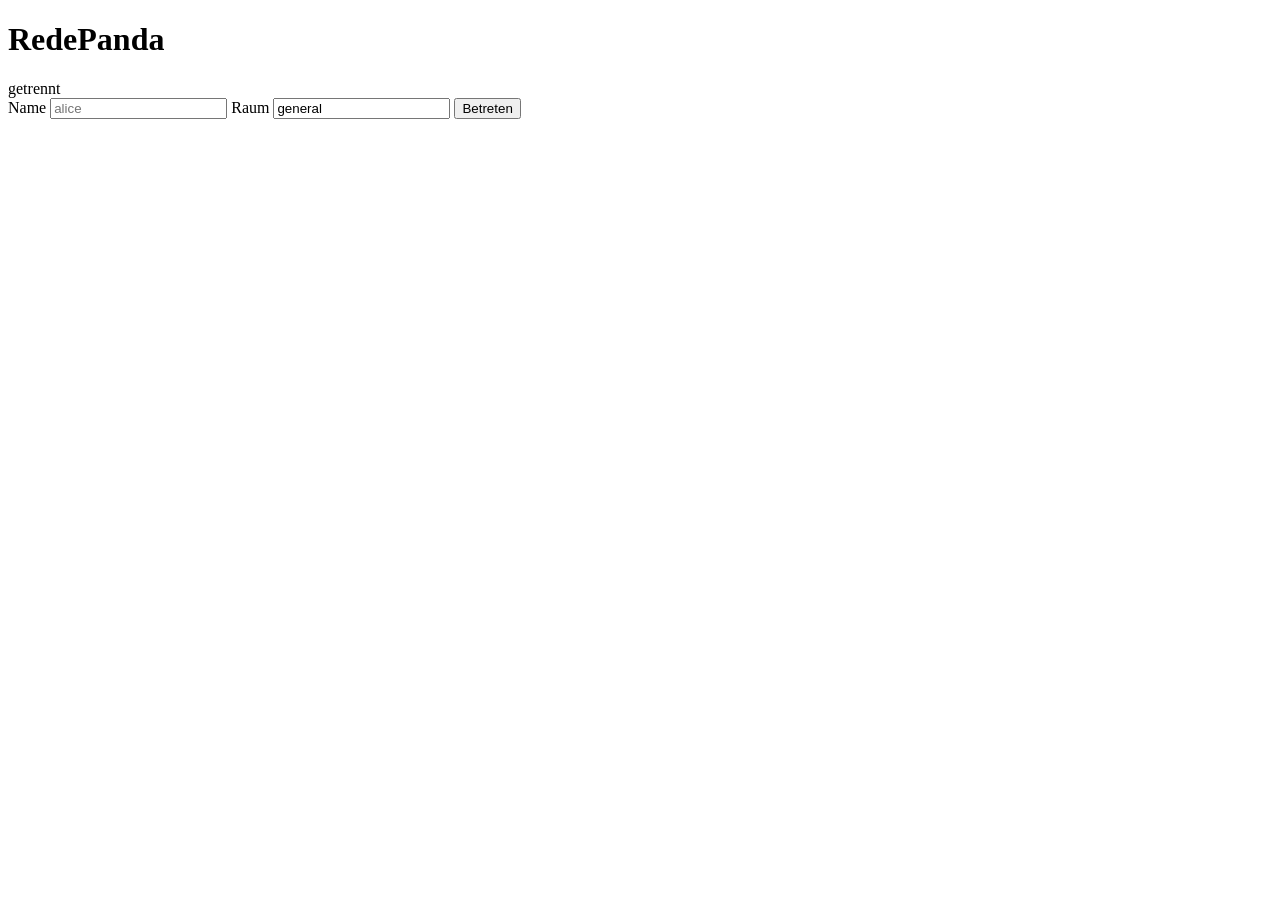
==== src/RedePanda.Frontend/wwwroot/index.html @ b1baf416 "feat: add ASP.NET Core backend with SSE, Kafka and OpenTelemetry The backend produces to and consume" ====
<!doctype html>
<html lang="de">
<head>
    <meta charset="utf-8">
    <meta name="viewport" content="width=device-width, initial-scale=1">
    <title>RedePanda</title>
    <link rel="stylesheet" href="style.css">
</head>
<body>
<header>
    <h1>RedePanda</h1>
    <span id="status" class="status status--offline" role="status" aria-live="polite">getrennt</span>
</header>

<form id="join" class="panel">
    <label>
        Name
        <input id="nickname" name="nickname" maxlength="32" required autocomplete="nickname" placeholder="alice">
    </label>
    <label>
        Raum
        <input id="room" name="room" maxlength="64" required value="general">
    </label>
    <button type="submit">Betreten</button>
</form>

<main hidden id="chat">
    <p class="room-label">Raum <strong id="current-room"></strong></p>
    <ul id="messages" aria-live="polite"></ul>

    <form id="send">
        <input id="text" name="text" maxlength="500" required autocomplete="off"
               placeholder="Nachricht schreiben…">
        <button type="submit">Senden</button>
    </form>
    <p id="error" class="error" role="alert" hidden></p>
    <button type="button" id="leave" class="link">Raum verlassen</button>
</main>

<script src="app.js"></script>
</body>
</html>
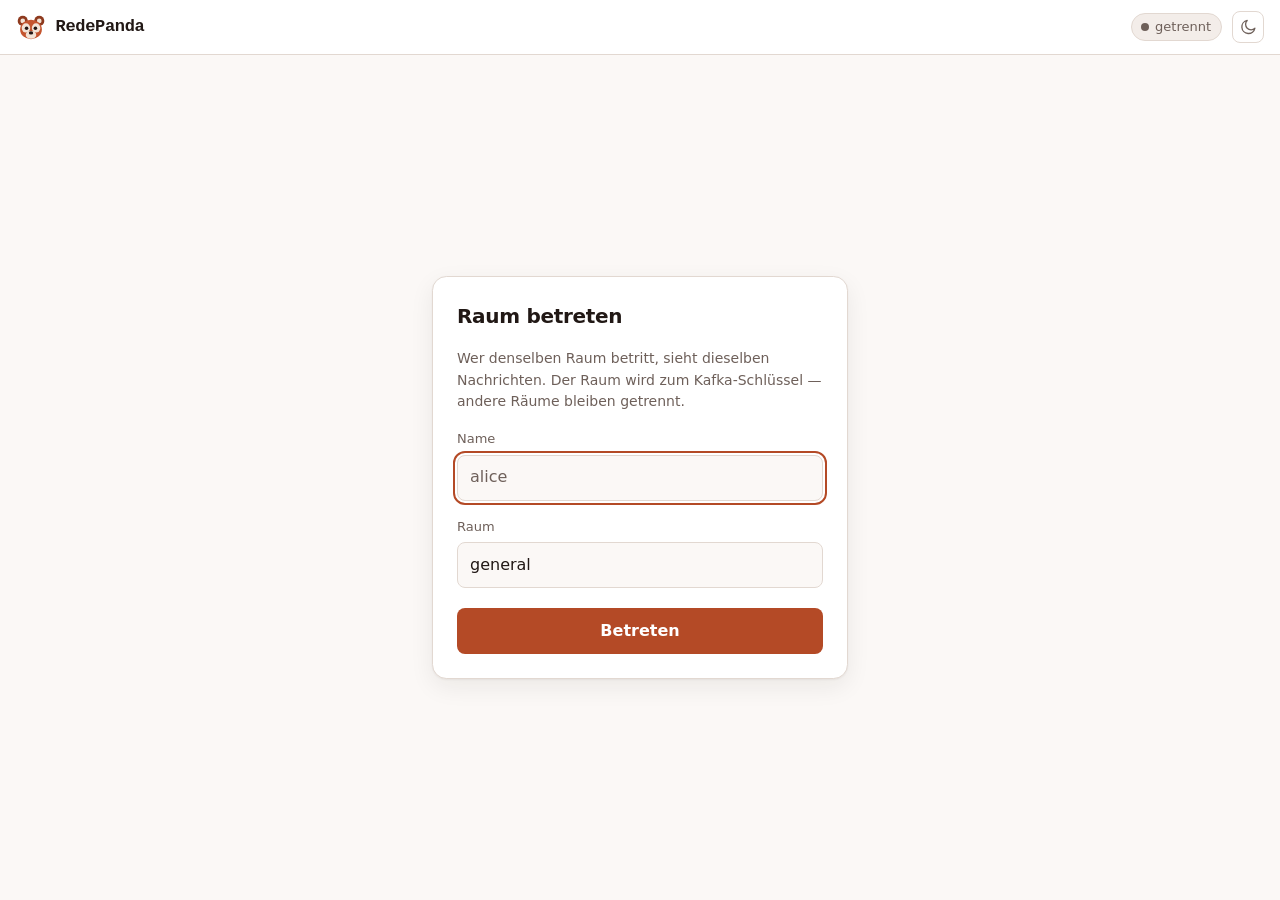
==== commit 103b98ba: "feat(frontend): rebuild the chat UI as a responsive app shell The frontend worked but looked like a " ====
--- a/src/RedePanda.Frontend/wwwroot/index.html
+++ b/src/RedePanda.Frontend/wwwroot/index.html
@@ -4,38 +4,94 @@
     <meta charset="utf-8">
     <meta name="viewport" content="width=device-width, initial-scale=1">
     <title>RedePanda</title>
+    <meta name="description" content="Chat über Redpanda: Frontend und Backend als getrennte Deployments.">
+
+    <!-- Form controls and scrollbars follow the theme, and the browser chrome matches the page. -->
+    <meta name="color-scheme" content="dark light">
+    <meta name="theme-color" content="#fbf8f6" media="(prefers-color-scheme: light)">
+    <meta name="theme-color" content="#17120f" media="(prefers-color-scheme: dark)">
+
+    <link rel="icon" href="favicon.svg" type="image/svg+xml">
     <link rel="stylesheet" href="style.css">
 </head>
 <body>
-<header>
-    <h1>RedePanda</h1>
+<header class="topbar">
+    <img class="mark" src="favicon.svg" alt="" width="30" height="30">
+    <span class="wordmark">RedePanda</span>
+
+    <span id="room-chip" class="chip" hidden>#<span id="current-room"></span></span>
+
     <span id="status" class="status status--offline" role="status" aria-live="polite">getrennt</span>
+
+    <button type="button" id="theme" class="icon-button" aria-label="Farbschema wechseln"
+            title="Farbschema wechseln">
+        <svg class="icon icon--sun" viewBox="0 0 24 24" aria-hidden="true">
+            <circle cx="12" cy="12" r="4.2"/>
+            <path d="M12 2.6v2.6M12 18.8v2.6M2.6 12h2.6M18.8 12h2.6M5.4 5.4l1.8 1.8M16.8 16.8l1.8 1.8M18.6 5.4l-1.8 1.8M7.2 16.8l-1.8 1.8"/>
+        </svg>
+        <svg class="icon icon--moon" viewBox="0 0 24 24" aria-hidden="true">
+            <path d="M20.8 13.3A8.6 8.6 0 1 1 10.7 3.2a6.8 6.8 0 0 0 10.1 10.1z"/>
+        </svg>
+    </button>
 </header>
 
-<form id="join" class="panel">
-    <label>
-        Name
-        <input id="nickname" name="nickname" maxlength="32" required autocomplete="nickname" placeholder="alice">
-    </label>
-    <label>
-        Raum
-        <input id="room" name="room" maxlength="64" required value="general">
-    </label>
-    <button type="submit">Betreten</button>
-</form>
+<main id="stage">
+    <form id="join" class="card">
+        <h1 class="card__title">Raum betreten</h1>
+        <p class="card__hint">
+            Wer denselben Raum betritt, sieht dieselben Nachrichten. Der Raum wird zum
+            Kafka-Schlüssel — andere Räume bleiben getrennt.
+        </p>
 
-<main hidden id="chat">
-    <p class="room-label">Raum <strong id="current-room"></strong></p>
-    <ul id="messages" aria-live="polite"></ul>
+        <div class="field">
+            <label for="nickname">Name</label>
+            <input id="nickname" name="nickname" maxlength="32" required autocomplete="nickname"
+                   placeholder="alice" autofocus>
+        </div>
 
-    <form id="send">
-        <input id="text" name="text" maxlength="500" required autocomplete="off"
-               placeholder="Nachricht schreiben…">
-        <button type="submit">Senden</button>
+        <div class="field">
+            <label for="room">Raum</label>
+            <input id="room" name="room" maxlength="64" required value="general">
+        </div>
+
+        <button type="submit" class="primary card__submit">Betreten</button>
     </form>
+
+    <div id="chat" class="chat" hidden>
+        <div class="chat__inner">
+            <p id="empty" class="empty">
+                <strong>Noch nichts gesagt.</strong>
+                Neue Nachrichten aus diesem Raum erscheinen hier, sobald sie geschrieben werden.
+                Ältere Nachrichten werden bewusst nicht nachgeladen — das Backend liest den
+                Topic ab dem aktuellen Ende.
+            </p>
+            <ol id="messages" class="messages" aria-live="polite" aria-relevant="additions"></ol>
+        </div>
+    </div>
+
+    <button type="button" id="jump" class="jump" hidden>Neue Nachrichten ↓</button>
+</main>
+
+<footer id="composer" class="composer" hidden>
+    <p id="banner" class="banner" hidden></p>
     <p id="error" class="error" role="alert" hidden></p>
+
+    <form id="send" class="send">
+        <div class="send__field">
+            <input id="text" name="text" maxlength="500" required autocomplete="off"
+                   placeholder="Nachricht schreiben…">
+            <span id="counter" class="counter" aria-hidden="true" hidden></span>
+        </div>
+        <button type="submit" class="primary send__button">
+            <span class="send__label">Senden</span>
+            <svg class="icon" viewBox="0 0 24 24" aria-hidden="true">
+                <path d="M4.5 12h14M12.5 5.5 19 12l-6.5 6.5"/>
+            </svg>
+        </button>
+    </form>
+
     <button type="button" id="leave" class="link">Raum verlassen</button>
-</main>
+</footer>
 
 <script src="app.js"></script>
 </body>
--- a/src/RedePanda.Frontend/wwwroot/style.css
+++ b/src/RedePanda.Frontend/wwwroot/style.css
@@ -0,0 +1,727 @@
+/* ---------------------------------------------------------------------------------------------
+   Tokens.
+
+   A viewer is in one of three states: no explicit choice (only prefers-color-scheme applies),
+   data-theme="light", or data-theme="dark". So the light palette is defined on bare :root, the
+   dark palette is defined twice — once behind the media query guarded against an explicit light
+   choice, once behind the attribute so the toggle wins over the OS — and every component reads
+   tokens only. A colour declared solely inside a media or attribute block would not apply in the
+   un-stamped state, which is the majority case.
+
+   The neutrals are biased toward the accent's hue rather than being pure greys: this is a red
+   panda, so the ground is warm umber and the accent is the rust of the animal's fur.
+   --------------------------------------------------------------------------------------------- */
+
+:root {
+    --bg: #fbf8f6;
+    --surface: #ffffff;
+    --surface-2: #f3ede9;
+    --line: #e2d8d1;
+
+    --text: #211815;
+    --muted: #6e605a;
+
+    --accent: #b44a26;
+    --accent-hover: #9c3f1f;
+    --accent-ink: #ffffff;
+
+    --own-bg: #fbede7;
+    --own-line: #efd3c7;
+
+    /* Connection state is deliberately green/amber/grey rather than the brand red, so state and
+       identity never read as the same signal. */
+    --ok: #1e7a52;
+    --ok-bg: #e4f4ec;
+    --warn: #8a6212;
+    --warn-bg: #fdf3dc;
+    --danger: #b3261e;
+    --danger-bg: #fdecea;
+
+    /* Per-nickname colours vary only in hue; lightness and chroma are fixed per theme so every
+       generated colour stays legible on this ground. See setNicknameHue() in app.js. */
+    --nick-l: 0.48;
+    --nick-c: 0.13;
+
+    --shadow: 0 1px 2px rgb(33 24 21 / 0.05), 0 8px 24px rgb(33 24 21 / 0.07);
+
+    --font-sans: system-ui, -apple-system, "Segoe UI", Roboto, "Helvetica Neue", Arial, sans-serif;
+    --font-mono: ui-monospace, "SF Mono", "Cascadia Code", "JetBrains Mono", Consolas,
+        "Liberation Mono", monospace;
+}
+
+@media (prefers-color-scheme: dark) {
+    :root:not([data-theme="light"]) {
+        --bg: #17120f;
+        --surface: #201915;
+        --surface-2: #2a211c;
+        --line: #3a2e27;
+
+        --text: #f0e9e4;
+        --muted: #a69a92;
+
+        --accent: #d4633c;
+        --accent-hover: #e1734d;
+        --accent-ink: #1a0f0a;
+
+        --own-bg: #2e1e17;
+        --own-line: #4a2e22;
+
+        --ok: #5fbf8f;
+        --ok-bg: #16302a;
+        --warn: #e0a83e;
+        --warn-bg: #372b12;
+        --danger: #f0705e;
+        --danger-bg: #3a1d18;
+
+        --nick-l: 0.80;
+        --nick-c: 0.10;
+
+        --shadow: 0 1px 2px rgb(0 0 0 / 0.3), 0 8px 24px rgb(0 0 0 / 0.35);
+    }
+}
+
+:root[data-theme="dark"] {
+    --bg: #17120f;
+    --surface: #201915;
+    --surface-2: #2a211c;
+    --line: #3a2e27;
+
+    --text: #f0e9e4;
+    --muted: #a69a92;
+
+    --accent: #d4633c;
+    --accent-hover: #e1734d;
+    --accent-ink: #1a0f0a;
+
+    --own-bg: #2e1e17;
+    --own-line: #4a2e22;
+
+    --ok: #5fbf8f;
+    --ok-bg: #16302a;
+    --warn: #e0a83e;
+    --warn-bg: #372b12;
+    --danger: #f0705e;
+    --danger-bg: #3a1d18;
+
+    --nick-l: 0.80;
+    --nick-c: 0.10;
+
+    --shadow: 0 1px 2px rgb(0 0 0 / 0.3), 0 8px 24px rgb(0 0 0 / 0.35);
+}
+
+/* ---------------------------------------------------------------------------------------------
+   Base
+   --------------------------------------------------------------------------------------------- */
+
+* {
+    box-sizing: border-box;
+}
+
+/* Several classes below set display, which would otherwise override the hidden attribute. */
+[hidden] {
+    display: none !important;
+}
+
+html {
+    height: 100%;
+}
+
+body {
+    /* An app shell, not a document: header, one scrolling region, composer. The minmax(0, 1fr)
+       is what lets the middle row shrink below its content and scroll instead of pushing the
+       composer off screen. dvh follows mobile browser chrome; vh is the fallback beneath it. */
+    height: 100vh;
+    height: 100dvh;
+    display: grid;
+    grid-template-rows: auto minmax(0, 1fr) auto;
+
+    margin: 0;
+    background: var(--bg);
+    color: var(--text);
+    font-family: var(--font-sans);
+    font-size: 1rem;
+    line-height: 1.55;
+    -webkit-text-size-adjust: 100%;
+}
+
+/* Zero specificity, so component rules never have to fight it. */
+:where(a, button, input, [tabindex]):focus-visible {
+    outline: 2px solid var(--accent);
+    outline-offset: 2px;
+}
+
+button {
+    font: inherit;
+    color: inherit;
+    background: none;
+    border: 1px solid transparent;
+    border-radius: 0.5rem;
+    cursor: pointer;
+}
+
+input {
+    width: 100%;
+    min-width: 0;
+    padding: 0.6rem 0.75rem;
+    font: inherit;
+    color: var(--text);
+    background: var(--bg);
+    border: 1px solid var(--line);
+    border-radius: 0.5rem;
+}
+
+input::placeholder {
+    color: var(--muted);
+    opacity: 1;
+}
+
+input:disabled {
+    opacity: 0.55;
+    cursor: not-allowed;
+}
+
+.primary {
+    padding: 0.6rem 1.1rem;
+    font-weight: 600;
+    color: var(--accent-ink);
+    background: var(--accent);
+}
+
+.primary:hover {
+    background: var(--accent-hover);
+}
+
+.link {
+    padding: 0;
+    color: var(--muted);
+    font-size: 0.8125rem;
+    text-decoration: underline;
+    text-underline-offset: 0.2em;
+}
+
+.link:hover {
+    color: var(--text);
+}
+
+.icon {
+    width: 1.15rem;
+    height: 1.15rem;
+    fill: none;
+    stroke: currentcolor;
+    stroke-width: 1.7;
+    stroke-linecap: round;
+    stroke-linejoin: round;
+}
+
+/* ---------------------------------------------------------------------------------------------
+   Top bar
+   --------------------------------------------------------------------------------------------- */
+
+.topbar {
+    display: flex;
+    align-items: center;
+    gap: 0.6rem;
+    padding: 0.7rem 1rem;
+    background: var(--surface);
+    border-bottom: 1px solid var(--line);
+}
+
+.mark {
+    flex: none;
+    display: block;
+}
+
+.wordmark {
+    font-family: var(--font-mono);
+    font-size: 1.0625rem;
+    font-weight: 600;
+    letter-spacing: -0.02em;
+}
+
+.chip {
+    padding: 0.15rem 0.5rem;
+    font-family: var(--font-mono);
+    font-size: 0.8125rem;
+    color: var(--muted);
+    background: var(--surface-2);
+    border: 1px solid var(--line);
+    border-radius: 0.4rem;
+    /* A room name is user input and can be 64 characters long. */
+    max-width: 14rem;
+    overflow: hidden;
+    text-overflow: ellipsis;
+    white-space: nowrap;
+}
+
+.status {
+    display: inline-flex;
+    align-items: center;
+    gap: 0.4rem;
+    margin-left: auto;
+    padding: 0.2rem 0.65rem 0.2rem 0.55rem;
+    font-size: 0.8125rem;
+    color: var(--muted);
+    background: var(--surface-2);
+    border: 1px solid var(--line);
+    border-radius: 999px;
+    white-space: nowrap;
+}
+
+/* State is carried by a dot as well as by colour, so it does not depend on hue alone. */
+.status::before {
+    content: "";
+    width: 0.5rem;
+    height: 0.5rem;
+    border-radius: 50%;
+    background: currentcolor;
+}
+
+/* Stated rather than implied: offline is deliberately neutral, not red. A closed stream is a
+   state, not an error, and red belongs to the brand and to genuine failures. */
+.status--offline {
+    color: var(--muted);
+    background: var(--surface-2);
+    border-color: var(--line);
+}
+
+.status--online {
+    color: var(--ok);
+    background: var(--ok-bg);
+    border-color: var(--ok);
+}
+
+.status--connecting {
+    color: var(--warn);
+    background: var(--warn-bg);
+    border-color: var(--warn);
+}
+
+.status--connecting::before {
+    animation: pulse 1.2s ease-in-out infinite;
+}
+
+@keyframes pulse {
+    50% {
+        opacity: 0.25;
+    }
+}
+
+.icon-button {
+    flex: none;
+    display: grid;
+    place-items: center;
+    width: 2rem;
+    height: 2rem;
+    color: var(--muted);
+    border-color: var(--line);
+}
+
+.icon-button:hover {
+    color: var(--text);
+    background: var(--surface-2);
+}
+
+/* Offer the theme the viewer is not currently in — the same three states as the palette. */
+.icon--sun {
+    display: none;
+}
+
+@media (prefers-color-scheme: dark) {
+    :root:not([data-theme="light"]) .icon--sun {
+        display: block;
+    }
+
+    :root:not([data-theme="light"]) .icon--moon {
+        display: none;
+    }
+}
+
+:root[data-theme="dark"] .icon--sun {
+    display: block;
+}
+
+:root[data-theme="dark"] .icon--moon {
+    display: none;
+}
+
+/* ---------------------------------------------------------------------------------------------
+   Stage: the join card and the chat scroller share one grid cell, since only one is ever shown.
+   --------------------------------------------------------------------------------------------- */
+
+#stage {
+    position: relative;
+    display: grid;
+    min-height: 0;
+}
+
+.card,
+.chat {
+    grid-area: 1 / 1;
+}
+
+.card {
+    /* auto margins centre the card in the free space without affecting the chat in the same cell. */
+    margin: auto;
+    width: min(26rem, calc(100% - 2rem));
+    display: flex;
+    flex-direction: column;
+    gap: 1rem;
+    padding: 1.5rem;
+    background: var(--surface);
+    border: 1px solid var(--line);
+    border-radius: 0.9rem;
+    box-shadow: var(--shadow);
+}
+
+.card__title {
+    margin: 0;
+    font-size: 1.25rem;
+    letter-spacing: -0.015em;
+    text-wrap: balance;
+}
+
+.card__hint {
+    margin: 0;
+    font-size: 0.875rem;
+    color: var(--muted);
+}
+
+.card__submit {
+    margin-top: 0.25rem;
+}
+
+.field {
+    display: flex;
+    flex-direction: column;
+    gap: 0.35rem;
+}
+
+.field label {
+    font-size: 0.8125rem;
+    font-weight: 500;
+    color: var(--muted);
+}
+
+/* ---------------------------------------------------------------------------------------------
+   Chat
+   --------------------------------------------------------------------------------------------- */
+
+.chat {
+    overflow-y: auto;
+    /* Scrolling the message list must not chain to the page behind it. */
+    overscroll-behavior: contain;
+    scrollbar-gutter: stable;
+    /* Deliberately not scroll-behavior: smooth. Following the conversation must be instant, or a
+       burst of messages measures its own animation and mistakes it for the reader scrolling up.
+       Only the jump button animates, and it asks for that explicitly. */
+}
+
+.chat__inner {
+    display: flex;
+    flex-direction: column;
+    /* Few messages sit at the bottom of the viewport, as in any chat, rather than floating at
+       the top of an otherwise empty screen. */
+    justify-content: flex-end;
+    min-height: 100%;
+    max-width: 52rem;
+    margin-inline: auto;
+    padding: 1.25rem 1rem 1.5rem;
+}
+
+.empty {
+    /* auto margins take the free space above and below, centring the empty state even though
+       the container aligns its content to the end. */
+    margin: auto;
+    max-width: 34rem;
+    padding: 1rem 1.15rem;
+    font-size: 0.875rem;
+    color: var(--muted);
+    text-align: center;
+    background: var(--surface);
+    border: 1px dashed var(--line);
+    border-radius: 0.75rem;
+}
+
+.empty strong {
+    display: block;
+    margin-bottom: 0.2rem;
+    color: var(--text);
+    font-size: 0.9375rem;
+}
+
+.messages {
+    display: flex;
+    flex-direction: column;
+    gap: 0.5rem;
+    margin: 0;
+    padding: 0;
+    list-style: none;
+}
+
+.daysep {
+    display: flex;
+    align-items: center;
+    gap: 0.75rem;
+    margin: 0.75rem 0 0.25rem;
+    font-family: var(--font-mono);
+    font-size: 0.6875rem;
+    letter-spacing: 0.09em;
+    text-transform: uppercase;
+    color: var(--muted);
+}
+
+.daysep::before,
+.daysep::after {
+    content: "";
+    flex: 1;
+    height: 1px;
+    background: var(--line);
+}
+
+.msg {
+    display: flex;
+    align-items: flex-start;
+    gap: 0.6rem;
+}
+
+.msg--own {
+    flex-direction: row-reverse;
+}
+
+.msg__avatar {
+    flex: none;
+    display: grid;
+    place-items: center;
+    width: 2rem;
+    height: 2rem;
+    border-radius: 50%;
+    font-family: var(--font-mono);
+    font-size: 0.8125rem;
+    font-weight: 600;
+    line-height: 1;
+    color: var(--muted);
+    background: var(--surface-2);
+}
+
+.msg--own .msg__avatar {
+    color: var(--accent);
+    background: var(--own-bg);
+}
+
+.msg__body {
+    display: flex;
+    flex-direction: column;
+    gap: 0.2rem;
+    min-width: 0;
+    max-width: min(46ch, 100%);
+}
+
+.msg--own .msg__body {
+    align-items: flex-end;
+}
+
+.msg__head {
+    display: flex;
+    align-items: baseline;
+    gap: 0.45rem;
+    padding-inline: 0.15rem;
+    font-size: 0.8125rem;
+    color: var(--muted);
+}
+
+.msg__name {
+    font-weight: 600;
+    color: var(--muted);
+    /* A nickname is user input, up to 32 characters. */
+    overflow: hidden;
+    text-overflow: ellipsis;
+    white-space: nowrap;
+}
+
+.msg__time {
+    flex: none;
+    font-family: var(--font-mono);
+    font-size: 0.75rem;
+    font-variant-numeric: tabular-nums;
+}
+
+.msg__text {
+    margin: 0;
+    padding: 0.45rem 0.7rem;
+    background: var(--surface);
+    border: 1px solid var(--line);
+    border-radius: 0.85rem;
+    /* Messages are user input: wrap hard so a long unbroken string cannot stretch the layout. */
+    overflow-wrap: anywhere;
+}
+
+/* Flatten the corner nearest the avatar on the first bubble of a group, so a run of messages
+   reads as one utterance from one person. */
+.msg__text:first-of-type {
+    border-top-left-radius: 0.25rem;
+}
+
+.msg--own .msg__text {
+    background: var(--own-bg);
+    border-color: var(--own-line);
+}
+
+.msg--own .msg__text:first-of-type {
+    border-top-left-radius: 0.85rem;
+    border-top-right-radius: 0.25rem;
+}
+
+/* Hue comes from the nickname hash; lightness and chroma come from the theme. Gated on @supports
+   so engines without oklch() keep the muted fallback above instead of losing the colour entirely. */
+@supports (color: oklch(0.7 0.12 40)) {
+    .msg__name {
+        color: oklch(var(--nick-l) var(--nick-c) var(--nick-h, 40));
+    }
+
+    .msg__avatar {
+        color: oklch(var(--nick-l) var(--nick-c) var(--nick-h, 40));
+        background: oklch(var(--nick-l) var(--nick-c) var(--nick-h, 40) / 0.16);
+    }
+
+    .msg--own .msg__avatar {
+        color: var(--accent);
+        background: var(--own-bg);
+    }
+}
+
+.jump {
+    position: absolute;
+    left: 50%;
+    bottom: 1rem;
+    transform: translateX(-50%);
+    padding: 0.35rem 0.85rem;
+    font-size: 0.8125rem;
+    font-weight: 500;
+    color: var(--accent-ink);
+    background: var(--accent);
+    border-radius: 999px;
+    box-shadow: var(--shadow);
+}
+
+.jump:hover {
+    background: var(--accent-hover);
+}
+
+/* ---------------------------------------------------------------------------------------------
+   Composer
+   --------------------------------------------------------------------------------------------- */
+
+.composer {
+    display: flex;
+    flex-direction: column;
+    gap: 0.5rem;
+    padding: 0.75rem 1rem 0.9rem;
+    background: var(--surface);
+    border-top: 1px solid var(--line);
+}
+
+/* Keeps the composer aligned with the message column on a wide screen. */
+.composer > * {
+    width: 100%;
+    max-width: 52rem;
+    margin-inline: auto;
+}
+
+.banner,
+.error {
+    display: flex;
+    align-items: center;
+    gap: 0.5rem;
+    margin: 0;
+    padding: 0.5rem 0.75rem;
+    font-size: 0.875rem;
+    border-radius: 0.5rem;
+}
+
+.banner {
+    color: var(--warn);
+    background: var(--warn-bg);
+    border: 1px solid var(--warn);
+}
+
+/* A thick leading rule, not colour alone, is what separates an error from the banner above it. */
+.error {
+    color: var(--danger);
+    background: var(--danger-bg);
+    border: 1px solid var(--danger);
+    border-left-width: 3px;
+}
+
+.send {
+    display: flex;
+    gap: 0.5rem;
+}
+
+.send__field {
+    position: relative;
+    flex: 1;
+    display: flex;
+}
+
+.send__field input {
+    padding-right: 4.25rem;
+}
+
+.counter {
+    position: absolute;
+    right: 0.75rem;
+    top: 50%;
+    transform: translateY(-50%);
+    font-family: var(--font-mono);
+    font-size: 0.75rem;
+    font-variant-numeric: tabular-nums;
+    color: var(--muted);
+    pointer-events: none;
+}
+
+.counter--warn {
+    color: var(--warn);
+}
+
+.send__button {
+    flex: none;
+    display: inline-flex;
+    align-items: center;
+    gap: 0.4rem;
+}
+
+.send__button:disabled {
+    opacity: 0.55;
+    cursor: not-allowed;
+}
+
+.send__button:disabled:hover {
+    background: var(--accent);
+}
+
+#leave {
+    align-self: center;
+    width: auto;
+}
+
+@media (max-width: 30rem) {
+    /* Below this width the arrow carries the meaning; the label stays for assistive technology. */
+    .send__label {
+        position: absolute;
+        width: 1px;
+        height: 1px;
+        overflow: hidden;
+        clip-path: inset(50%);
+        white-space: nowrap;
+    }
+
+    .send__button {
+        padding-inline: 0.85rem;
+    }
+}
+
+@media (prefers-reduced-motion: reduce) {
+    .status--connecting::before {
+        animation: none;
+    }
+}
